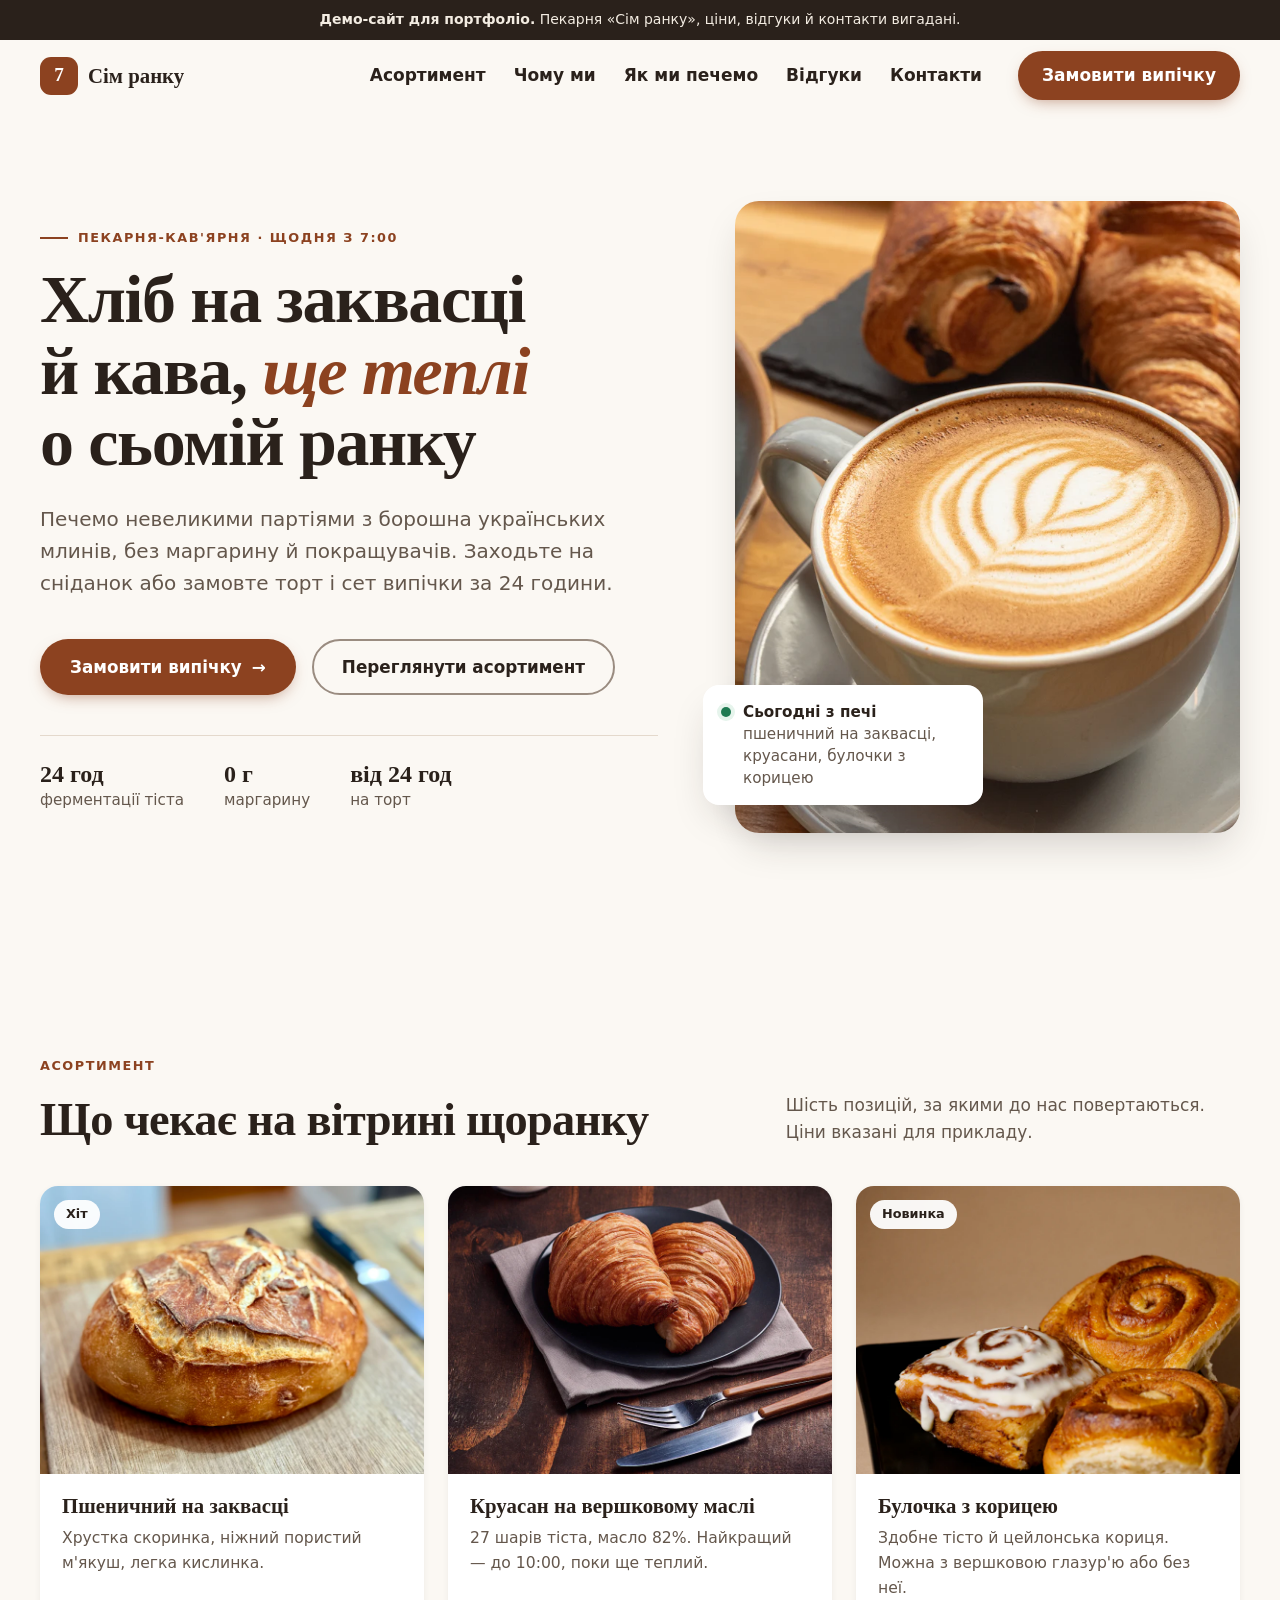
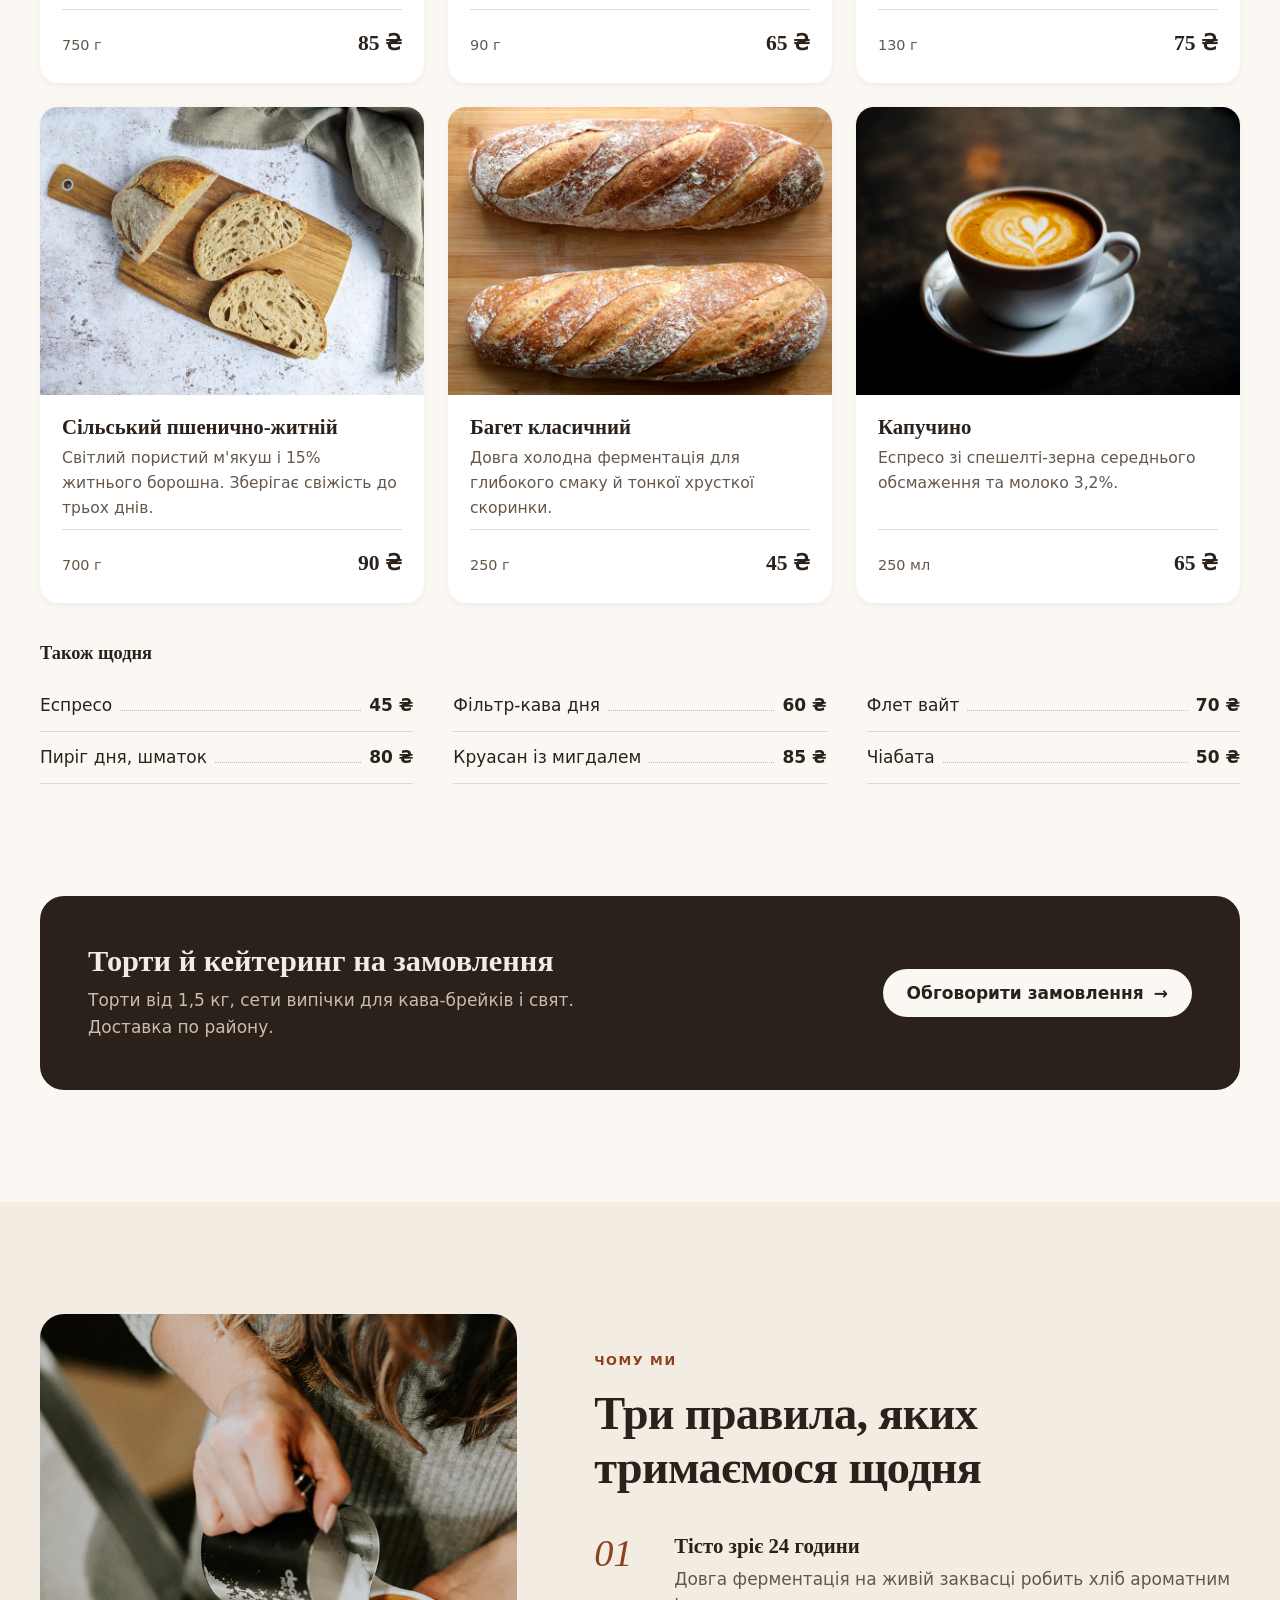
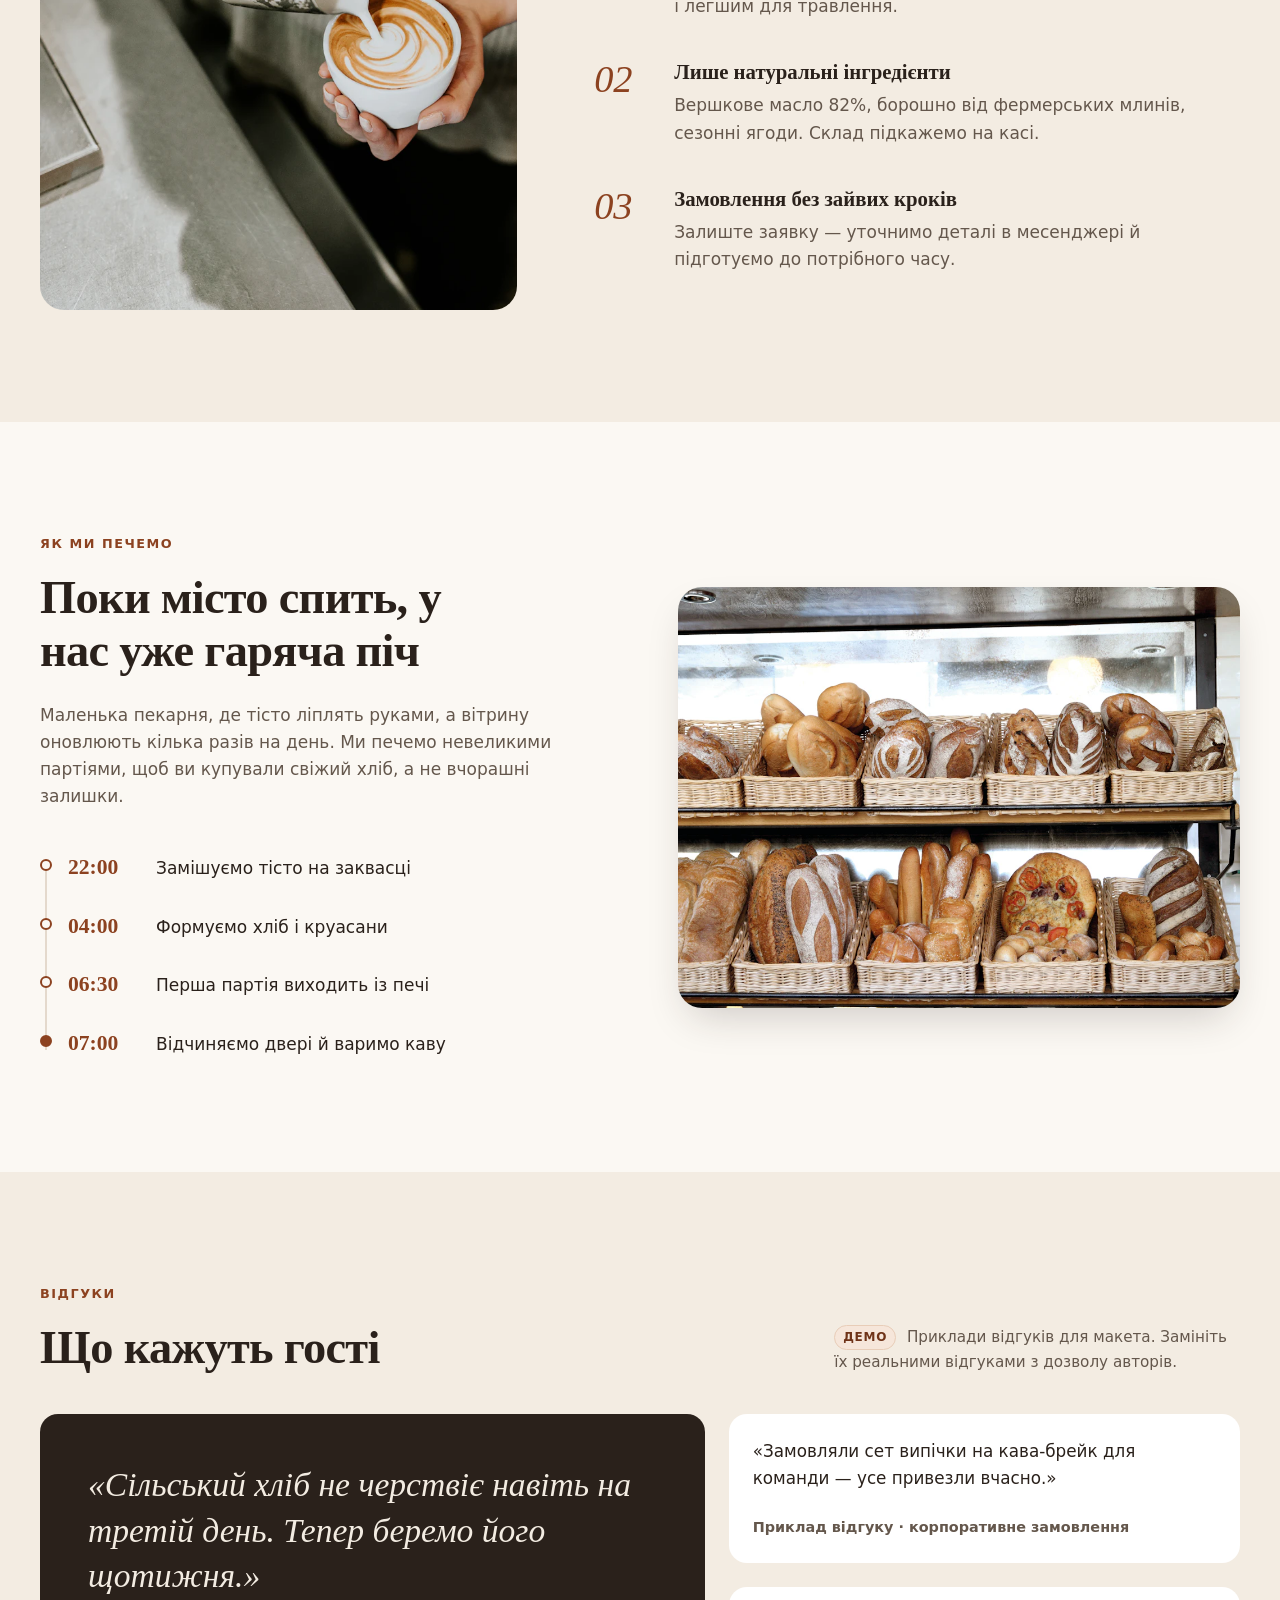
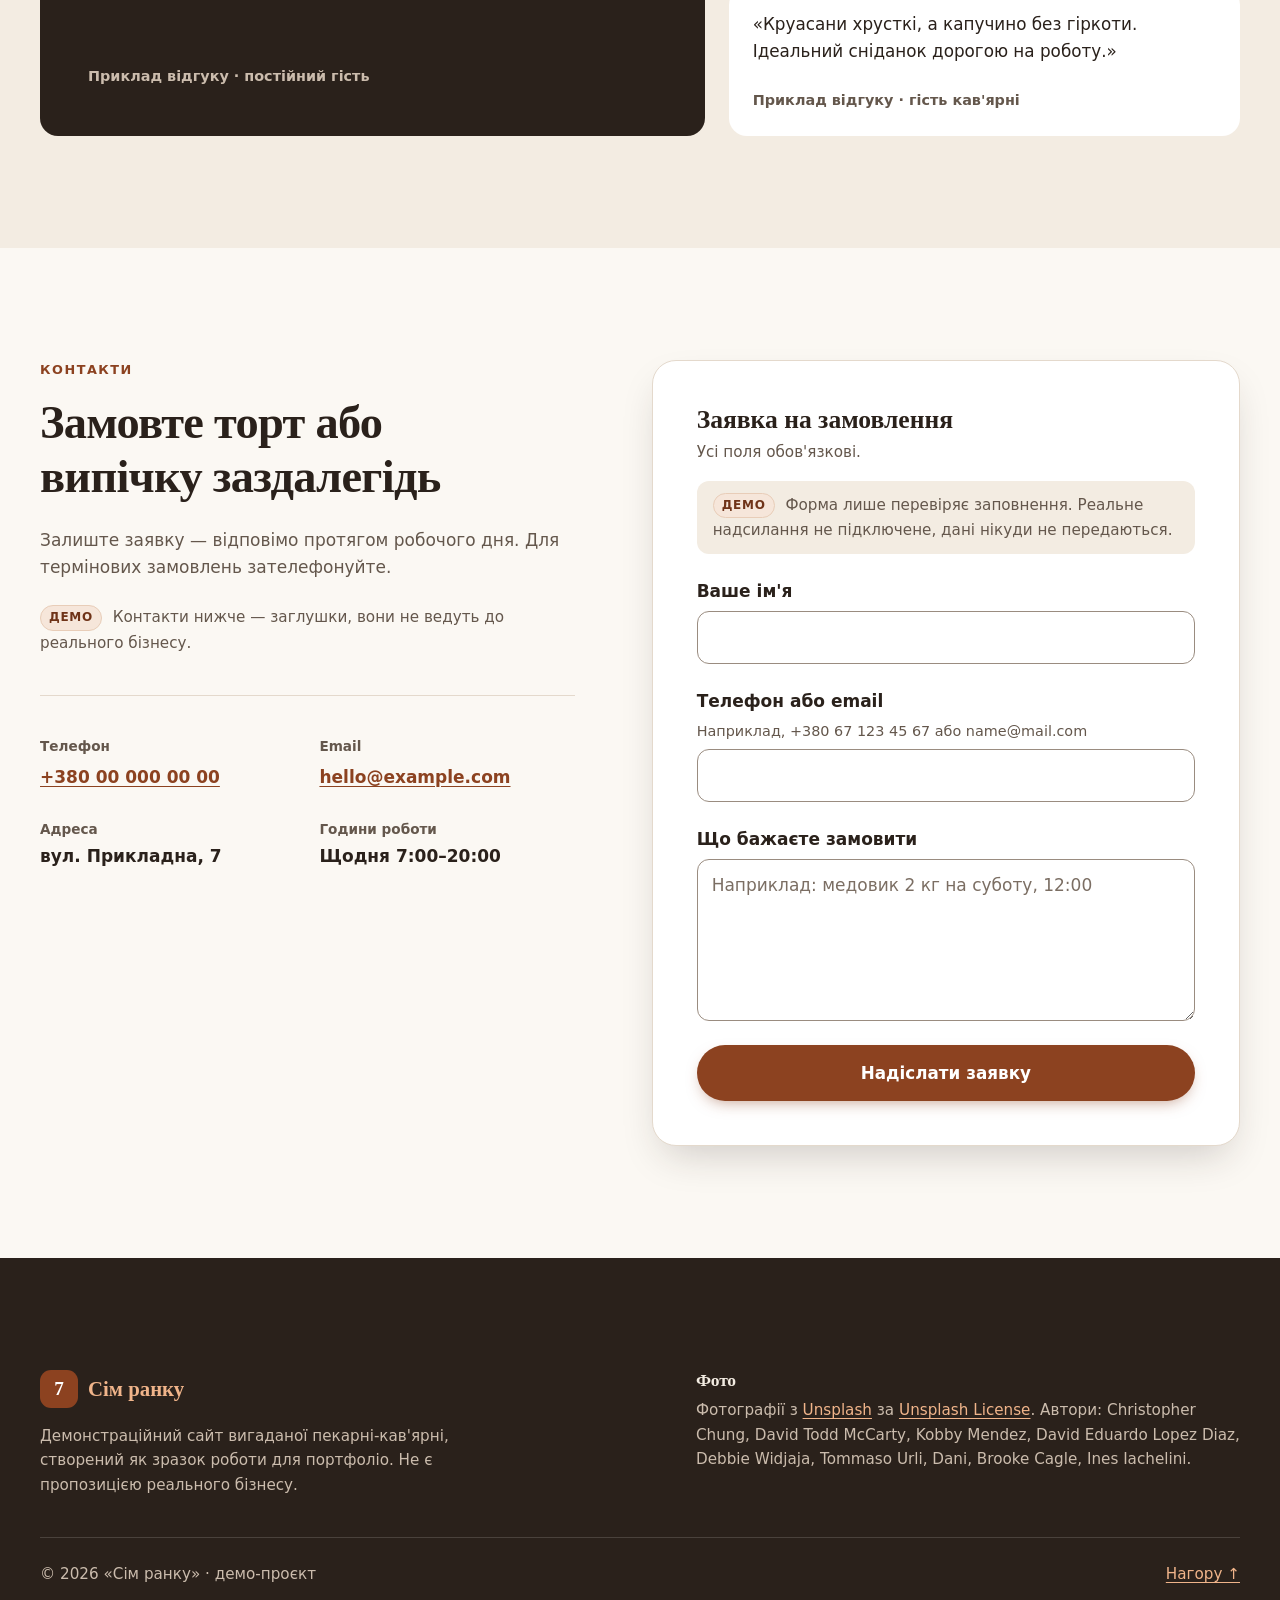
==== index.html @ 597cc56c "Add Sim Ranku bakery-cafe demo site Responsive one-page portfolio demo for a fictional bakery-cafe: " ====
<!DOCTYPE html>
<html lang="uk">
  <head>
    <meta charset="UTF-8" />
    <meta name="viewport" content="width=device-width, initial-scale=1.0" />
    <title>«Сім ранку» — пекарня-кав'ярня (демо-сайт)</title>
    <meta
      name="description"
      content="Демонстраційний сайт вигаданої пекарні-кав'ярні «Сім ранку»: хліб на заквасці, випічка, кава та замовлення тортів. Зразок роботи для портфоліо."
    />
    <!-- Демо-сайт вигаданого бізнесу: не індексуємо, щоб не вводити в оману пошукові системи -->
    <meta name="robots" content="noindex" />
    <meta name="theme-color" content="#fbf8f3" />
    <meta property="og:type" content="website" />
    <meta property="og:locale" content="uk_UA" />
    <meta property="og:title" content="«Сім ранку» — пекарня-кав'ярня (демо-сайт)" />
    <meta
      property="og:description"
      content="Зразок односторінкового сайту для пекарні-кав'ярні: асортимент, переваги та форма замовлення."
    />
    <!-- Після публікації замініть на абсолютну адресу (https://домен/images/og-cover.jpg): соцмережі не читають відносні шляхи -->
    <meta property="og:image" content="images/og-cover.jpg" />
    <meta property="og:image:type" content="image/jpeg" />
    <meta property="og:image:width" content="1200" />
    <meta property="og:image:height" content="630" />
    <meta property="og:image:alt" content="Капучино з латте-артом і круасани на дерев'яному столі" />
    <meta name="twitter:card" content="summary_large_image" />
    <link
      rel="icon"
      href="data:image/svg+xml,%3Csvg xmlns='http://www.w3.org/2000/svg' viewBox='0 0 32 32'%3E%3Crect width='32' height='32' rx='8' fill='%238c4220'/%3E%3Ctext x='16' y='22' font-family='Georgia' font-size='18' font-weight='700' fill='white' text-anchor='middle'%3E7%3C/text%3E%3C/svg%3E"
    />
    <link
      rel="preload"
      as="image"
      href="images/hero-coffee-croissants-1280.webp"
      imagesrcset="images/hero-coffee-croissants-720.webp 720w, images/hero-coffee-croissants-1280.webp 1280w"
      imagesizes="(min-width: 1024px) min(40vw, 504px), calc(100vw - 40px)"
    />
    <link rel="stylesheet" href="style.css" />
    <script>
      // Анімація появи вмикається, лише якщо script.js справді запустився.
      // Якщо він не завантажився або впав, через 2 с увесь вміст показується без анімації.
      document.documentElement.classList.add("js");
      window.setTimeout(function () {
        if (!document.documentElement.hasAttribute("data-ready")) {
          document.documentElement.classList.remove("js");
        }
      }, 2000);
    </script>
  </head>
  <body>
    <a class="skip-link" href="#main">Перейти до основного вмісту</a>

    <p class="demo-bar">
      <strong>Демо-сайт для портфоліо.</strong>
      Пекарня «Сім ранку», ціни, відгуки й контакти вигадані.
    </p>

    <header class="site-header">
      <div class="container site-header__inner">
        <a class="logo" href="#top" aria-label="Сім ранку — на початок сторінки">
          <span class="logo__mark" aria-hidden="true">7</span>
          <span class="logo__text">Сім ранку</span>
        </a>

        <button
          class="menu-toggle"
          type="button"
          aria-expanded="false"
          aria-controls="site-nav"
        >
          <span class="menu-toggle__icon" aria-hidden="true"></span>
          <span class="menu-toggle__label">Меню</span>
        </button>

        <nav id="site-nav" class="site-nav" aria-label="Основна навігація">
          <ul class="site-nav__list">
            <li><a href="#menu">Асортимент</a></li>
            <li><a href="#why">Чому ми</a></li>
            <li><a href="#about">Як ми печемо</a></li>
            <li><a href="#reviews">Відгуки</a></li>
            <li><a href="#contacts">Контакти</a></li>
          </ul>
          <a class="button button--primary site-nav__cta" href="#order">Замовити випічку</a>
          <p class="site-nav__meta">Щодня 7:00–20:00 · вул. Прикладна, 7</p>
        </nav>
      </div>
    </header>

    <main id="main" tabindex="-1">
      <section id="top" class="hero" aria-labelledby="hero-title">
        <div class="container hero__inner">
          <div class="hero__content">
            <p class="eyebrow hero__eyebrow" data-intro>Пекарня-кав'ярня · щодня з 7:00</p>
            <h1 id="hero-title" data-intro style="--delay: 80ms">
              Хліб на заквасці й&nbsp;кава, <em>ще теплі</em> о&nbsp;сьомій ранку
            </h1>
            <p class="hero__lead" data-intro style="--delay: 160ms">
              Печемо невеликими партіями з борошна українських млинів, без маргарину й
              покращувачів. Заходьте на сніданок або замовте торт і сет випічки за 24 години.
            </p>
            <div class="hero__actions" data-intro style="--delay: 240ms">
              <a class="button button--primary button--large" href="#order">
                Замовити випічку
                <span class="button__arrow" aria-hidden="true">→</span>
              </a>
              <a class="button button--ghost button--large" href="#menu">Переглянути асортимент</a>
            </div>
            <ul class="hero__points" data-intro style="--delay: 320ms">
              <li><strong>24 год</strong> ферментації тіста</li>
              <li><strong>0 г</strong> маргарину</li>
              <li><strong>від 24 год</strong> на торт</li>
            </ul>
          </div>

          <div class="hero__media" data-intro="fade" style="--delay: 120ms">
            <img
              class="hero__image"
              src="images/hero-coffee-croissants-1280.webp"
              srcset="images/hero-coffee-croissants-720.webp 720w, images/hero-coffee-croissants-1280.webp 1280w"
              sizes="(min-width: 1024px) min(40vw, 504px), calc(100vw - 40px)"
              width="1280"
              height="1530"
              alt="Капучино з латте-артом поруч із круасанами та шоколадною випічкою"
              fetchpriority="high"
            />
            <div class="hero__badge">
              <span class="hero__badge-dot" aria-hidden="true"></span>
              <span>
                <strong>Сьогодні з печі</strong>
                пшеничний на заквасці, круасани, булочки з корицею
              </span>
            </div>
          </div>
        </div>
      </section>

      <section id="menu" class="section" aria-labelledby="menu-title">
        <div class="container">
          <div class="section__header section__header--split">
            <div>
              <p class="eyebrow">Асортимент</p>
              <h2 id="menu-title">Що чекає на вітрині щоранку</h2>
            </div>
            <p class="section__lead">
              Шість позицій, за якими до нас повертаються. Ціни вказані для прикладу.
            </p>
          </div>

          <ul class="products">
            <li class="product" data-reveal>
              <div class="product__media">
                <img src="images/sourdough-loaf.webp" width="800" height="600" loading="lazy" decoding="async" alt="Круглий хліб на заквасці з хрусткою скоринкою на дерев'яній дошці" />
                <span class="product__tag">Хіт</span>
              </div>
              <div class="product__body">
                <h3>Пшеничний на заквасці</h3>
                <p>Хрустка скоринка, ніжний пористий м'якуш, легка кислинка.</p>
                <p class="product__meta"><span>750 г</span><span class="price">85 ₴</span></p>
              </div>
            </li>
            <li class="product" data-reveal style="--delay: 80ms">
              <div class="product__media">
                <img src="images/croissants.webp" width="800" height="600" loading="lazy" decoding="async" alt="Два шаруватих круасани на темній тарілці" />
              </div>
              <div class="product__body">
                <h3>Круасан на вершковому маслі</h3>
                <p>27 шарів тіста, масло 82%. Найкращий — до 10:00, поки ще теплий.</p>
                <p class="product__meta"><span>90 г</span><span class="price">65 ₴</span></p>
              </div>
            </li>
            <li class="product" data-reveal style="--delay: 160ms">
              <div class="product__media">
                <img src="images/cinnamon-rolls.webp" width="800" height="600" loading="lazy" decoding="async" alt="Три булочки з корицею, одна з них під вершковою глазур'ю" />
                <span class="product__tag">Новинка</span>
              </div>
              <div class="product__body">
                <h3>Булочка з корицею</h3>
                <p>Здобне тісто й цейлонська кориця. Можна з вершковою глазур'ю або без неї.</p>
                <p class="product__meta"><span>130 г</span><span class="price">75 ₴</span></p>
              </div>
            </li>
            <li class="product" data-reveal>
              <div class="product__media">
                <img src="images/rye-bread-sliced.webp" width="800" height="600" loading="lazy" decoding="async" alt="Нарізаний сільський хліб зі світлим пористим м'якушем на дерев'яній дошці" />
              </div>
              <div class="product__body">
                <h3>Сільський пшенично-житній</h3>
                <p>Світлий пористий м'якуш і 15% житнього борошна. Зберігає свіжість до трьох днів.</p>
                <p class="product__meta"><span>700 г</span><span class="price">90 ₴</span></p>
              </div>
            </li>
            <li class="product" data-reveal style="--delay: 80ms">
              <div class="product__media">
                <img src="images/baguettes.webp" width="800" height="600" loading="lazy" decoding="async" alt="Два рум'яних багети з надрізами, присипані борошном, на дерев'яній дошці" />
              </div>
              <div class="product__body">
                <h3>Багет класичний</h3>
                <p>Довга холодна ферментація для глибокого смаку й тонкої хрусткої скоринки.</p>
                <p class="product__meta"><span>250 г</span><span class="price">45 ₴</span></p>
              </div>
            </li>
            <li class="product" data-reveal style="--delay: 160ms">
              <div class="product__media">
                <img src="images/cappuccino.webp" width="800" height="600" loading="lazy" decoding="async" alt="Капучино з латте-артом у білій чашці на темному столі" />
              </div>
              <div class="product__body">
                <h3>Капучино</h3>
                <p>Еспресо зі спешелті-зерна середнього обсмаження та молоко 3,2%.</p>
                <p class="product__meta"><span>250 мл</span><span class="price">65 ₴</span></p>
              </div>
            </li>
          </ul>

          <div class="menu-extra" data-reveal>
            <h3>Також щодня</h3>
            <ul class="menu-extra__list">
              <li><span>Еспресо</span><span class="price">45 ₴</span></li>
              <li><span>Фільтр-кава дня</span><span class="price">60 ₴</span></li>
              <li><span>Флет вайт</span><span class="price">70 ₴</span></li>
              <li><span>Пиріг дня, шматок</span><span class="price">80 ₴</span></li>
              <li><span>Круасан із мигдалем</span><span class="price">85 ₴</span></li>
              <li><span>Чіабата</span><span class="price">50 ₴</span></li>
            </ul>
          </div>

          <div class="order-strip" data-reveal>
            <div>
              <h3>Торти й кейтеринг на замовлення</h3>
              <p>Торти від 1,5 кг, сети випічки для кава-брейків і свят. Доставка по району.</p>
            </div>
            <a class="button button--light" href="#order">
              Обговорити замовлення
              <span class="button__arrow" aria-hidden="true">→</span>
            </a>
          </div>
        </div>
      </section>

      <section id="why" class="section section--alt" aria-labelledby="why-title">
        <div class="container why">
          <figure class="why__media" data-reveal="fade">
            <img src="images/barista-latte-art.webp" width="700" height="875" loading="lazy" decoding="async" alt="Бариста наливає молоко в чашку, малюючи латте-арт" />
          </figure>
          <div>
            <div class="section__header">
              <p class="eyebrow">Чому ми</p>
              <h2 id="why-title">Три правила, яких тримаємося щодня</h2>
            </div>
            <ol class="benefits">
              <li class="benefit" data-reveal>
                <h3>Тісто зріє 24 години</h3>
                <p>Довга ферментація на живій заквасці робить хліб ароматним і легшим для травлення.</p>
              </li>
              <li class="benefit" data-reveal style="--delay: 80ms">
                <h3>Лише натуральні інгредієнти</h3>
                <p>Вершкове масло 82%, борошно від фермерських млинів, сезонні ягоди. Склад підкажемо на касі.</p>
              </li>
              <li class="benefit" data-reveal style="--delay: 160ms">
                <h3>Замовлення без зайвих кроків</h3>
                <p>Залиште заявку — уточнимо деталі в месенджері й підготуємо до потрібного часу.</p>
              </li>
            </ol>
          </div>
        </div>
      </section>

      <section id="about" class="section" aria-labelledby="about-title">
        <div class="container about">
          <div class="about__text">
            <p class="eyebrow">Як ми печемо</p>
            <h2 id="about-title">Поки місто спить, у нас уже гаряча піч</h2>
            <p>
              Маленька пекарня, де тісто ліплять руками, а вітрину оновлюють кілька разів на
              день. Ми печемо невеликими партіями, щоб ви купували свіжий хліб, а не вчорашні
              залишки.
            </p>
            <ol class="timeline">
              <li><time>22:00</time><span>Замішуємо тісто на заквасці</span></li>
              <li><time>04:00</time><span>Формуємо хліб і круасани</span></li>
              <li><time>06:30</time><span>Перша партія виходить із печі</span></li>
              <li><time>07:00</time><span>Відчиняємо двері й варимо каву</span></li>
            </ol>
          </div>
          <figure class="about__media" data-reveal="fade">
            <img src="images/bakery-shelves.webp" width="1000" height="750" loading="lazy" decoding="async" alt="Полиці з плетеними кошиками, повними свіжого хліба й булочок" />
          </figure>
        </div>
      </section>

      <section id="reviews" class="section section--alt" aria-labelledby="reviews-title">
        <div class="container">
          <div class="section__header section__header--split">
            <div>
              <p class="eyebrow">Відгуки</p>
              <h2 id="reviews-title">Що кажуть гості</h2>
            </div>
            <p class="section__lead demo-note">
              <span class="demo-label">Демо</span>
              Приклади відгуків для макета. Замініть їх реальними відгуками з дозволу авторів.
            </p>
          </div>

          <div class="reviews">
            <figure class="review review--featured" data-reveal>
              <blockquote>
                <p>«Сільський хліб не черствіє навіть на третій день. Тепер беремо його щотижня.»</p>
              </blockquote>
              <figcaption>Приклад відгуку · постійний гість</figcaption>
            </figure>
            <figure class="review" data-reveal style="--delay: 80ms">
              <blockquote>
                <p>«Замовляли сет випічки на кава-брейк для команди — усе привезли вчасно.»</p>
              </blockquote>
              <figcaption>Приклад відгуку · корпоративне замовлення</figcaption>
            </figure>
            <figure class="review" data-reveal style="--delay: 160ms">
              <blockquote>
                <p>«Круасани хрусткі, а капучино без гіркоти. Ідеальний сніданок дорогою на роботу.»</p>
              </blockquote>
              <figcaption>Приклад відгуку · гість кав'ярні</figcaption>
            </figure>
          </div>
        </div>
      </section>

      <section id="contacts" class="section" aria-labelledby="contacts-title">
        <div class="container contact">
          <div class="contact__details">
            <p class="eyebrow">Контакти</p>
            <h2 id="contacts-title">Замовте торт або випічку заздалегідь</h2>
            <p>
              Залиште заявку — відповімо протягом робочого дня. Для термінових замовлень
              зателефонуйте.
            </p>
            <p class="demo-note">
              <span class="demo-label">Демо</span>
              Контакти нижче — заглушки, вони не ведуть до реального бізнесу.
            </p>
            <dl class="contact-list">
              <div>
                <dt>Телефон</dt>
                <dd><a href="tel:+380000000000">+380 00 000 00 00</a></dd>
              </div>
              <div>
                <dt>Email</dt>
                <dd><a href="mailto:hello@example.com">hello@example.com</a></dd>
              </div>
              <div>
                <dt>Адреса</dt>
                <dd>вул. Прикладна, 7</dd>
              </div>
              <div>
                <dt>Години роботи</dt>
                <dd>Щодня 7:00–20:00</dd>
              </div>
            </dl>
          </div>

          <div id="order" class="form-panel" tabindex="-1" data-reveal>
            <h3 id="form-title">Заявка на замовлення</h3>
            <p class="form-panel__hint">Усі поля обов'язкові.</p>
            <p class="demo-note form-panel__demo">
              <span class="demo-label">Демо</span>
              Форма лише перевіряє заповнення. Реальне надсилання не підключене, дані нікуди не передаються.
            </p>

            <!--
              data-endpoint: URL серверного обробника форми (POST, JSON).
              Поки він порожній, форма працює в демо-режимі й нічого не надсилає.
              Поля вимкнені в HTML і вмикаються з script.js, тому без JavaScript
              форму неможливо відправити (і дані не потраплять в адресу сторінки).
            -->
            <form
              id="contact-form"
              class="contact-form"
              aria-labelledby="form-title"
              method="post"
              action="#order"
              data-endpoint=""
              novalidate
            >
              <noscript>
                <p class="form-status form-status--info">
                  Це демонстраційний сайт: реальні заявки тут не надсилаються. Без JavaScript форма вимкнена, а з ним лише перевіряє заповнення полів.
                </p>
              </noscript>
              <fieldset class="contact-form__fields" disabled>
                <legend class="sr-only">Дані заявки</legend>
              <div class="field">
                <label for="name">Ваше ім'я</label>
                <input
                  id="name"
                  name="name"
                  type="text"
                  autocomplete="name"
                  maxlength="60"
                  required
                  aria-describedby="name-error"
                />
                <p id="name-error" class="field__error" hidden></p>
              </div>

              <div class="field">
                <label for="contact">Телефон або email</label>
                <p id="contact-hint" class="field__hint">
                  Наприклад, +380 67 123 45 67 або name@mail.com
                </p>
                <input
                  id="contact"
                  name="contact"
                  type="text"
                  autocomplete="email"
                  maxlength="100"
                  required
                  aria-describedby="contact-hint contact-error"
                />
                <p id="contact-error" class="field__error" hidden></p>
              </div>

              <div class="field">
                <label for="message">Що бажаєте замовити</label>
                <textarea
                  id="message"
                  name="message"
                  rows="5"
                  maxlength="1000"
                  placeholder="Наприклад: медовик 2 кг на суботу, 12:00"
                  required
                  aria-describedby="message-error"
                ></textarea>
                <p id="message-error" class="field__error" hidden></p>
              </div>

              <button class="button button--primary button--large button--block" type="submit">
                <span class="spinner" aria-hidden="true"></span>
                <span class="button__label">Надіслати заявку</span>
              </button>

              </fieldset>

              <div id="form-status" class="form-status" role="status" aria-live="polite" hidden></div>
            </form>
          </div>
        </div>
      </section>
    </main>

    <footer class="site-footer">
      <div class="container site-footer__inner">
        <div class="site-footer__brand">
          <a class="logo logo--footer" href="#top" aria-label="Сім ранку — на початок сторінки">
            <span class="logo__mark" aria-hidden="true">7</span>
            <span class="logo__text">Сім ранку</span>
          </a>
          <p>
            Демонстраційний сайт вигаданої пекарні-кав'ярні, створений як зразок роботи для
            портфоліо. Не є пропозицією реального бізнесу.
          </p>
        </div>
        <div class="site-footer__credits">
          <h2>Фото</h2>
          <p>
            Фотографії з
            <a href="https://unsplash.com" target="_blank" rel="noopener noreferrer">Unsplash<span class="sr-only"> (у новій вкладці)</span></a>
            за
            <a href="https://unsplash.com/license" target="_blank" rel="noopener noreferrer">Unsplash License<span class="sr-only"> (у новій вкладці)</span></a>.
            Автори: Christopher Chung, David Todd McCarty, Kobby Mendez, David Eduardo Lopez Diaz,
            Debbie Widjaja, Tommaso Urli, Dani, Brooke Cagle, Ines Iachelini.
          </p>
        </div>
      </div>
      <div class="container site-footer__bottom">
        <p>© <span id="year">2026</span> «Сім ранку» · демо-проєкт</p>
        <a href="#top">Нагору ↑</a>
      </div>
    </footer>

    <script src="script.js" defer></script>
  </body>
</html>
---- style.css ----
/* Фірмові кольори та шрифти задаються лише тут */
:root {
  color-scheme: light;
  --bg: #fbf8f3;
  --bg-alt: #f3ece2;
  --surface: #ffffff;
  --dark: #2a211b;
  --text: #2a211b;
  --muted: #64574c;
  --on-dark: #f3ece2;
  --on-dark-muted: #cbbcad;
  --primary: #8c4220;
  --primary-dark: #6f3318;
  --primary-soft: #f6e6da;
  --accent-on-dark: #f0b48a;
  --border: #e4d9cc;
  --success: #1f7a52;
  --success-bg: #e6f4ec;
  --danger: #b3261e;
  --danger-bg: #fbeae8;
  --focus: #1f5fbf;
  --focus-on-dark: #f0b48a;
  --radius: 12px;
  --radius-lg: 24px;
  --header-height: 72px;
  --gutter: clamp(20px, 5vw, 40px);
  --space-xs: 8px;
  --space-s: 16px;
  --space-m: 24px;
  --space-l: 40px;
  --space-xl: clamp(64px, 9vw, 112px);
  --shadow-s: 0 2px 6px rgba(42, 33, 27, 0.06);
  --shadow-m: 0 18px 40px -12px rgba(42, 33, 27, 0.22);
  --ease-out: cubic-bezier(0.2, 0.7, 0.2, 1);
  --font-sans: Inter, ui-sans-serif, system-ui, -apple-system, BlinkMacSystemFont, "Segoe UI", Roboto, sans-serif;
  --font-serif: "PT Serif", Georgia, "Times New Roman", serif;
  font-family: var(--font-sans);
  line-height: 1.6;
}

*,
*::before,
*::after {
  box-sizing: border-box;
}

html {
  scroll-padding-top: calc(var(--header-height) + var(--space-s));
  -webkit-text-size-adjust: 100%;
}

@media (prefers-reduced-motion: no-preference) {
  html {
    scroll-behavior: smooth;
  }
}

html.menu-open {
  overflow: hidden;
}

body {
  min-width: 320px;
  margin: 0;
  color: var(--text);
  background: var(--bg);
  font-size: 1.0625rem;
}

img {
  display: block;
  max-width: 100%;
  height: auto;
}

h1,
h2,
h3 {
  margin: 0;
  font-family: var(--font-serif);
  font-weight: 700;
  line-height: 1.15;
  overflow-wrap: break-word;
  text-wrap: balance;
}

h1 {
  font-size: clamp(2.4rem, 5.6vw, 4.25rem);
  letter-spacing: -0.02em;
  line-height: 1.05;
}

h2 {
  font-size: clamp(1.9rem, 3.8vw, 2.9rem);
  letter-spacing: -0.015em;
}

h3 {
  font-size: 1.3rem;
}

p {
  margin: 0;
}

a {
  color: var(--primary);
  text-underline-offset: 3px;
}

a:hover {
  color: var(--primary-dark);
}

button,
input,
textarea {
  font: inherit;
  color: inherit;
}

figure {
  margin: 0;
}

:focus-visible {
  outline: 3px solid var(--focus);
  outline-offset: 3px;
}

/* На темному фоні синя рамка майже не видна (2,4:1), тому використовуємо світлу (8:1) */
.order-strip,
.review--featured,
.site-footer {
  --focus: var(--focus-on-dark);
}

main:focus,
.form-panel:focus {
  outline: none;
}

.sr-only {
  position: absolute;
  width: 1px;
  height: 1px;
  padding: 0;
  margin: -1px;
  overflow: hidden;
  clip: rect(0, 0, 0, 0);
  white-space: nowrap;
  border: 0;
}

.skip-link {
  position: absolute;
  top: var(--space-xs);
  left: var(--space-xs);
  z-index: 100;
  padding: var(--space-xs) var(--space-s);
  color: #fff;
  background: var(--dark);
  border-radius: var(--radius);
  transform: translateY(-200%);
}

.skip-link:focus {
  color: #fff;
  transform: none;
}

.container {
  width: min(100% - 2 * var(--gutter), 1200px);
  margin-inline: auto;
}

.eyebrow {
  margin-bottom: var(--space-s);
  color: var(--primary);
  font-size: 0.8rem;
  font-weight: 700;
  letter-spacing: 0.12em;
  text-transform: uppercase;
}

/* Демо-позначки */
.demo-bar {
  padding: 10px var(--gutter);
  color: var(--on-dark);
  background: var(--dark);
  font-size: 0.875rem;
  line-height: 1.4;
  text-align: center;
}

.demo-label {
  display: inline-block;
  margin-right: 6px;
  padding: 2px 8px;
  color: var(--primary-dark);
  background: var(--primary-soft);
  border: 1px solid #e8cdb8;
  border-radius: 999px;
  font-size: 0.75rem;
  font-weight: 700;
  letter-spacing: 0.06em;
  text-transform: uppercase;
  vertical-align: 1px;
}

.demo-note {
  color: var(--muted);
  font-size: 0.95rem;
}

/* Кнопки */
.button {
  display: inline-flex;
  align-items: center;
  justify-content: center;
  gap: 10px;
  min-height: 48px;
  padding: 12px 22px;
  font-weight: 700;
  line-height: 1.2;
  text-align: center;
  text-decoration: none;
  border: 2px solid transparent;
  border-radius: 999px;
  cursor: pointer;
  transition:
    background-color 0.2s ease,
    border-color 0.2s ease,
    color 0.2s ease,
    box-shadow 0.2s ease,
    transform 0.2s var(--ease-out);
}

.button__arrow {
  display: inline-block;
  transition: transform 0.2s var(--ease-out);
}

.button:hover .button__arrow {
  transform: translateX(4px);
}

.button--primary {
  color: #fff;
  background: var(--primary);
  box-shadow: 0 6px 16px -6px rgba(140, 66, 32, 0.55);
}

.button--primary:hover {
  color: #fff;
  background: var(--primary-dark);
  box-shadow: 0 10px 22px -8px rgba(140, 66, 32, 0.6);
  transform: translateY(-1px);
}

.button--ghost {
  color: var(--text);
  background: transparent;
  border-color: #9a8c80;
}

.button--ghost:hover {
  color: var(--primary-dark);
  background: var(--surface);
  border-color: var(--primary);
}

.button--light {
  color: var(--dark);
  background: var(--bg);
}

.button--light:hover {
  color: var(--dark);
  background: #fff;
  transform: translateY(-1px);
}

.button:active {
  transform: translateY(1px);
  box-shadow: none;
}

.button:disabled,
.button[aria-disabled="true"] {
  cursor: not-allowed;
  opacity: 0.65;
  transform: none;
  box-shadow: none;
}

.button--large {
  min-height: 56px;
  padding: 14px 28px;
  font-size: 1.05rem;
}

.button--block {
  width: 100%;
}

.spinner {
  display: none;
  width: 18px;
  height: 18px;
  border: 2px solid rgba(255, 255, 255, 0.45);
  border-top-color: #fff;
  border-radius: 50%;
  animation: spin 0.8s linear infinite;
}

.is-loading .spinner {
  display: inline-block;
}

@keyframes spin {
  to {
    transform: rotate(360deg);
  }
}

/* Шапка */
.site-header {
  position: sticky;
  top: 0;
  z-index: 50;
  background: var(--bg);
  border-bottom: 1px solid transparent;
  transition:
    box-shadow 0.25s ease,
    border-color 0.25s ease;
}

.site-header.is-scrolled {
  border-color: var(--border);
  box-shadow: 0 8px 24px -16px rgba(42, 33, 27, 0.35);
}

.site-header__inner {
  display: flex;
  align-items: center;
  justify-content: space-between;
  gap: var(--space-m);
  min-height: var(--header-height);
}

.logo {
  display: inline-flex;
  align-items: center;
  gap: 10px;
  color: var(--text);
  font-family: var(--font-serif);
  font-size: 1.3rem;
  font-weight: 700;
  text-decoration: none;
}

.logo:hover {
  color: var(--text);
}

.logo__mark {
  display: grid;
  width: 38px;
  height: 38px;
  color: #fff;
  background: var(--primary);
  border-radius: 11px;
  font-size: 1.2rem;
  place-items: center;
  transition: transform 0.3s var(--ease-out);
}

.logo:hover .logo__mark {
  transform: rotate(-8deg);
}

.menu-toggle {
  display: none;
}

.site-nav {
  display: flex;
  align-items: center;
  gap: var(--space-m);
}

.site-nav__list {
  display: flex;
  gap: 4px;
  margin: 0;
  padding: 0;
  list-style: none;
}

.site-nav__list a {
  position: relative;
  display: block;
  padding: 10px 12px;
  color: var(--text);
  font-weight: 600;
  text-decoration: none;
}

.site-nav__list a::after {
  position: absolute;
  right: 12px;
  bottom: 6px;
  left: 12px;
  height: 2px;
  background: var(--primary);
  border-radius: 2px;
  content: "";
  transform: scaleX(0);
  transform-origin: left;
  transition: transform 0.25s var(--ease-out);
}

.site-nav__list a:hover {
  color: var(--primary-dark);
}

.site-nav__list a:hover::after {
  transform: scaleX(1);
}

.site-nav__meta {
  display: none;
}

@media (max-width: 1023px) {
  .js .menu-toggle {
    position: relative;
    z-index: 2;
    display: inline-flex;
    align-items: center;
    gap: 10px;
    min-height: 48px;
    padding: 8px 16px;
    font-weight: 700;
    background: var(--surface);
    border: 1.5px solid var(--border);
    border-radius: 999px;
    cursor: pointer;
    transition: border-color 0.2s ease;
  }

  .js .menu-toggle:hover {
    border-color: var(--primary);
  }

  .js .menu-toggle__icon,
  .js .menu-toggle__icon::before,
  .js .menu-toggle__icon::after {
    display: block;
    width: 18px;
    height: 2px;
    background: currentColor;
    border-radius: 2px;
    transition:
      transform 0.25s var(--ease-out),
      background-color 0.2s ease,
      top 0.25s var(--ease-out);
  }

  .js .menu-toggle__icon {
    position: relative;
  }

  .js .menu-toggle__icon::before,
  .js .menu-toggle__icon::after {
    position: absolute;
    left: 0;
    content: "";
  }

  .js .menu-toggle__icon::before {
    top: -6px;
  }

  .js .menu-toggle__icon::after {
    top: 6px;
  }

  .js .menu-toggle[aria-expanded="true"] .menu-toggle__icon {
    background: transparent;
  }

  .js .menu-toggle[aria-expanded="true"] .menu-toggle__icon::before {
    top: 0;
    transform: rotate(45deg);
  }

  .js .menu-toggle[aria-expanded="true"] .menu-toggle__icon::after {
    top: 0;
    transform: rotate(-45deg);
  }

  .js .site-nav {
    position: absolute;
    top: 100%;
    right: 0;
    left: 0;
    flex-direction: column;
    align-items: stretch;
    gap: var(--space-m);
    height: var(--nav-height, calc(100vh - var(--header-height)));
    padding: var(--space-s) var(--gutter) var(--space-l);
    overflow-y: auto;
    overscroll-behavior: contain;
    background: var(--bg);
    border-top: 1px solid var(--border);
    visibility: hidden;
    opacity: 0;
    transform: translateY(-8px);
    transition:
      opacity 0.25s ease,
      transform 0.25s var(--ease-out),
      visibility 0s linear 0.25s;
  }

  .js .site-nav.is-open {
    visibility: visible;
    opacity: 1;
    transform: none;
    transition:
      opacity 0.25s ease,
      transform 0.25s var(--ease-out),
      visibility 0s;
  }

  .js .site-nav__list {
    flex-direction: column;
    gap: 0;
  }

  .js .site-nav__list a {
    padding: 16px 4px;
    font-family: var(--font-serif);
    font-size: 1.5rem;
    border-bottom: 1px solid var(--border);
  }

  .js .site-nav__list a::after {
    display: none;
  }

  .js .site-nav__cta {
    min-height: 56px;
    font-size: 1.05rem;
  }

  .js .site-nav__meta {
    display: block;
    color: var(--muted);
    font-size: 0.95rem;
    text-align: center;
  }
}

/* Без JavaScript мобільне меню не відкрити, тому показуємо посилання звичайним рядком */
@media (max-width: 1023px) {
  html:not(.js) .site-header {
    position: static;
  }

  html:not(.js) .site-header__inner {
    flex-wrap: wrap;
    padding-block: var(--space-s);
  }

  html:not(.js) .site-nav {
    flex-wrap: wrap;
    width: 100%;
    gap: var(--space-s);
  }

  html:not(.js) .site-nav__list {
    flex-wrap: wrap;
    margin-inline: -12px;
  }
}

/* Hero */
.hero {
  padding-block: clamp(40px, 7vw, 88px) clamp(64px, 9vw, 112px);
  overflow: hidden;
}

.hero__inner {
  display: grid;
  grid-template-columns: minmax(0, 1.1fr) minmax(0, 0.9fr);
  align-items: center;
  gap: var(--space-l) clamp(40px, 6vw, 96px);
}

.hero__eyebrow {
  display: inline-flex;
  align-items: center;
  gap: 10px;
}

.hero__eyebrow::before {
  width: 28px;
  height: 2px;
  background: currentColor;
  content: "";
}

.hero__content h1 em {
  color: var(--primary);
  font-style: italic;
}

.hero__lead {
  max-width: 52ch;
  margin-top: var(--space-m);
  color: var(--muted);
  font-size: clamp(1.1rem, 1.6vw, 1.25rem);
}

.hero__actions {
  display: flex;
  flex-wrap: wrap;
  gap: var(--space-s);
  margin-top: var(--space-l);
}

.hero__points {
  display: flex;
  flex-wrap: wrap;
  gap: var(--space-s) var(--space-l);
  margin: var(--space-l) 0 0;
  padding: var(--space-m) 0 0;
  color: var(--muted);
  font-size: 0.95rem;
  list-style: none;
  border-top: 1px solid var(--border);
}

.hero__points strong {
  display: block;
  color: var(--text);
  font-family: var(--font-serif);
  font-size: 1.5rem;
  line-height: 1.2;
}

.hero__media {
  position: relative;
}

.hero__image {
  width: 100%;
  aspect-ratio: 4 / 5;
  object-fit: cover;
  border-radius: var(--radius-lg);
  box-shadow: var(--shadow-m);
}

.hero__badge {
  position: absolute;
  bottom: 28px;
  left: -32px;
  display: flex;
  align-items: flex-start;
  gap: 12px;
  max-width: 280px;
  padding: 16px 18px;
  color: var(--muted);
  background: var(--surface);
  border-radius: 16px;
  box-shadow: var(--shadow-m);
  font-size: 0.95rem;
  line-height: 1.45;
}

.hero__badge strong {
  display: block;
  color: var(--text);
}

.hero__badge-dot {
  flex-shrink: 0;
  width: 10px;
  height: 10px;
  margin-top: 6px;
  background: var(--success);
  border-radius: 50%;
  box-shadow: 0 0 0 4px var(--success-bg);
}

@media (prefers-reduced-motion: no-preference) {
  .hero__badge-dot {
    animation: pulse 2.4s ease-in-out infinite;
  }
}

@keyframes pulse {
  50% {
    box-shadow: 0 0 0 7px rgba(31, 122, 82, 0.08);
  }
}

/* Секції */
.section {
  padding-block: var(--space-xl);
}

.section--alt {
  background: var(--bg-alt);
}

.section__header {
  max-width: 680px;
  margin-bottom: var(--space-l);
}

.section__header--split {
  display: flex;
  flex-wrap: wrap;
  align-items: flex-end;
  justify-content: space-between;
  gap: var(--space-s) var(--space-l);
  max-width: none;
}

.section__header--split > div {
  max-width: 640px;
}

.section__lead {
  max-width: 42ch;
  color: var(--muted);
}

/* Асортимент */
.products {
  display: grid;
  grid-template-columns: repeat(3, minmax(0, 1fr));
  gap: var(--space-m);
  margin: 0;
  padding: 0;
  list-style: none;
}

.product {
  display: flex;
  flex-direction: column;
  overflow: hidden;
  background: var(--surface);
  border-radius: 18px;
  box-shadow: var(--shadow-s);
  transition:
    transform 0.3s var(--ease-out),
    box-shadow 0.3s ease;
}

.product:hover {
  box-shadow: var(--shadow-m);
  transform: translateY(-4px);
}

.product__media {
  position: relative;
  overflow: hidden;
  aspect-ratio: 4 / 3;
  background: var(--bg-alt);
}

.product__media img {
  width: 100%;
  height: 100%;
  object-fit: cover;
  transition: transform 0.6s var(--ease-out);
}

.product:hover .product__media img {
  transform: scale(1.05);
}

.product__tag {
  position: absolute;
  top: 14px;
  left: 14px;
  padding: 4px 12px;
  color: var(--text);
  background: rgba(255, 255, 255, 0.94);
  border-radius: 999px;
  font-size: 0.8rem;
  font-weight: 700;
}

.product__body {
  display: flex;
  flex: 1;
  flex-direction: column;
  gap: var(--space-xs);
  padding: 20px 22px 22px;
}

.product__body > p:not(.product__meta) {
  color: var(--muted);
  font-size: 0.975rem;
}

.product__meta {
  display: flex;
  align-items: baseline;
  justify-content: space-between;
  gap: var(--space-s);
  margin-top: auto;
  padding-top: var(--space-s);
  color: var(--muted);
  font-size: 0.9rem;
  border-top: 1px solid var(--border);
}

.price {
  flex-shrink: 0;
  color: var(--text);
  font-weight: 700;
  font-variant-numeric: tabular-nums;
}

.product__meta .price {
  font-family: var(--font-serif);
  font-size: 1.35rem;
}

.menu-extra {
  margin-top: var(--space-l);
}

.menu-extra h3 {
  margin-bottom: var(--space-s);
  font-size: 1.15rem;
}

.menu-extra__list {
  display: grid;
  grid-template-columns: repeat(3, minmax(0, 1fr));
  gap: 0 var(--space-l);
  margin: 0;
  padding: 0;
  list-style: none;
}

.menu-extra__list li {
  display: flex;
  align-items: baseline;
  gap: var(--space-xs);
  padding-block: 12px;
  border-bottom: 1px solid var(--border);
}

.menu-extra__list li::after {
  flex: 1;
  order: 1;
  border-bottom: 1px dotted #c9b9a8;
  content: "";
}

.menu-extra__list .price {
  order: 2;
}

.order-strip {
  display: flex;
  flex-wrap: wrap;
  align-items: center;
  justify-content: space-between;
  gap: var(--space-m);
  margin-top: var(--space-xl);
  padding: clamp(28px, 4vw, 48px);
  color: var(--on-dark);
  background: var(--dark);
  border-radius: var(--radius-lg);
}

.order-strip h3 {
  font-size: clamp(1.4rem, 2.6vw, 1.9rem);
}

.order-strip p {
  max-width: 52ch;
  margin-top: var(--space-xs);
  color: var(--on-dark-muted);
}

/* Чому ми */
.why {
  display: grid;
  grid-template-columns: minmax(0, 0.85fr) minmax(0, 1.15fr);
  align-items: center;
  gap: var(--space-l) clamp(40px, 6vw, 96px);
}

.why__media img {
  width: 100%;
  aspect-ratio: 4 / 5;
  object-fit: cover;
  border-radius: var(--radius-lg);
}

.benefits {
  display: grid;
  gap: var(--space-l);
  margin: 0;
  padding: 0;
  list-style: none;
  counter-reset: benefit;
}

.benefit {
  display: grid;
  grid-template-columns: 64px minmax(0, 1fr);
  column-gap: var(--space-s);
  counter-increment: benefit;
}

.benefit::before {
  grid-row: span 2;
  color: var(--primary);
  font-family: var(--font-serif);
  font-size: 2.4rem;
  font-style: italic;
  line-height: 1;
  content: "0" counter(benefit);
}

.benefit p {
  margin-top: var(--space-xs);
  color: var(--muted);
}

/* Як ми печемо */
.about {
  display: grid;
  grid-template-columns: minmax(0, 1fr) minmax(0, 1fr);
  align-items: center;
  gap: var(--space-l) clamp(40px, 6vw, 96px);
}

.about__text > p:not(.eyebrow) {
  max-width: 54ch;
  margin-top: var(--space-m);
  color: var(--muted);
}

.timeline {
  position: relative;
  display: grid;
  gap: var(--space-m);
  margin: var(--space-l) 0 0;
  padding: 0 0 0 28px;
  list-style: none;
}

.timeline::before {
  position: absolute;
  top: 10px;
  bottom: 10px;
  left: 5px;
  width: 2px;
  background: var(--border);
  content: "";
}

.timeline li {
  position: relative;
  display: grid;
  grid-template-columns: 72px minmax(0, 1fr);
  align-items: baseline;
  gap: var(--space-s);
}

.timeline li::before {
  position: absolute;
  top: 9px;
  left: -28px;
  width: 12px;
  height: 12px;
  background: var(--bg);
  border: 2px solid var(--primary);
  border-radius: 50%;
  content: "";
}

.timeline li:last-child::before {
  background: var(--primary);
}

.timeline time {
  color: var(--primary);
  font-family: var(--font-serif);
  font-size: 1.35rem;
  font-weight: 700;
  font-variant-numeric: tabular-nums;
}

.about__media img {
  width: 100%;
  aspect-ratio: 4 / 3;
  object-fit: cover;
  border-radius: var(--radius-lg);
  box-shadow: var(--shadow-m);
}

/* Відгуки */
.reviews {
  display: grid;
  grid-template-columns: minmax(0, 1.3fr) minmax(0, 1fr);
  grid-template-rows: auto auto;
  gap: var(--space-m);
}

.review {
  display: flex;
  flex-direction: column;
  justify-content: space-between;
  gap: var(--space-m);
  padding: var(--space-m);
  background: var(--surface);
  border-radius: 18px;
}

.review blockquote {
  margin: 0;
}

.review blockquote p {
  font-size: 1.05rem;
}

.review figcaption {
  color: var(--muted);
  font-size: 0.9rem;
  font-weight: 600;
}

.review--featured {
  grid-row: span 2;
  padding: clamp(28px, 4vw, 48px);
  color: var(--on-dark);
  background: var(--dark);
}

.review--featured blockquote p {
  font-family: var(--font-serif);
  font-size: clamp(1.5rem, 2.8vw, 2.1rem);
  font-style: italic;
  line-height: 1.35;
}

.review--featured figcaption {
  color: var(--on-dark-muted);
}

/* Контакти */
.contact {
  display: grid;
  grid-template-columns: minmax(0, 1fr) minmax(0, 1.1fr);
  align-items: start;
  gap: var(--space-l) clamp(40px, 6vw, 96px);
}

.contact__details > p:not(.eyebrow) {
  margin-top: var(--space-m);
  color: var(--muted);
}

.contact__details > .demo-note {
  margin-top: var(--space-s);
}

.contact-list {
  display: grid;
  grid-template-columns: repeat(2, minmax(0, 1fr));
  gap: var(--space-m);
  margin: var(--space-l) 0 0;
  padding-top: var(--space-l);
  border-top: 1px solid var(--border);
}

.contact-list dt {
  color: var(--muted);
  font-size: 0.85rem;
  font-weight: 600;
}

.contact-list dd {
  margin: 2px 0 0;
  font-weight: 600;
}

.contact-list a {
  display: inline-block;
  padding-block: 4px;
}

.form-panel {
  padding: clamp(24px, 4vw, 44px);
  background: var(--surface);
  border: 1px solid var(--border);
  border-radius: var(--radius-lg);
  box-shadow: var(--shadow-m);
}

.form-panel h3 {
  font-size: 1.6rem;
}

.form-panel__hint {
  margin-top: 6px;
  color: var(--muted);
  font-size: 0.95rem;
}

.contact-form,
.contact-form__fields {
  display: grid;
  gap: var(--space-m);
}

.contact-form {
  margin-top: var(--space-m);
}

.contact-form__fields {
  min-width: 0;
  margin: 0;
  padding: 0;
  border: 0;
}

.form-panel__demo {
  margin-top: var(--space-s);
  padding: 12px var(--space-s);
  background: var(--bg-alt);
  border-radius: var(--radius);
}

.field label {
  display: block;
  margin-bottom: 6px;
  font-weight: 600;
}

.field__hint {
  margin: -2px 0 6px;
  color: var(--muted);
  font-size: 0.9rem;
}

.field input,
.field textarea {
  display: block;
  width: 100%;
  min-height: 52px;
  padding: 12px 14px;
  background: #fff;
  border: 1.5px solid #9a8c80;
  border-radius: var(--radius);
  transition:
    border-color 0.2s ease,
    box-shadow 0.2s ease,
    background-color 0.2s ease;
}

.field textarea {
  min-height: 132px;
  resize: vertical;
}

.field input::placeholder,
.field textarea::placeholder {
  color: #7b6e63;
}

.field input:hover,
.field textarea:hover {
  border-color: var(--text);
}

.field input:focus-visible,
.field textarea:focus-visible {
  border-color: var(--focus);
  outline: 3px solid var(--focus);
  outline-offset: 1px;
}

.field input:disabled,
.field textarea:disabled {
  background: var(--bg-alt);
  cursor: not-allowed;
}

.field input[aria-invalid="true"],
.field textarea[aria-invalid="true"] {
  border-color: var(--danger);
  background: var(--danger-bg);
}

.field__error {
  margin-top: 6px;
  color: var(--danger);
  font-size: 0.95rem;
  font-weight: 600;
}

.form-status {
  padding: var(--space-s);
  border-radius: var(--radius);
  font-weight: 600;
}

.form-status--success {
  color: var(--success);
  background: var(--success-bg);
}

.form-status--error {
  color: var(--danger);
  background: var(--danger-bg);
}

.form-status--info {
  color: var(--text);
  background: var(--primary-soft);
}

.form-status a {
  color: inherit;
}

/* Підвал */
.site-footer {
  padding-block: var(--space-xl) var(--space-m);
  color: var(--on-dark-muted);
  background: var(--dark);
  font-size: 0.95rem;
}

.site-footer a {
  color: var(--accent-on-dark);
}

.site-footer a:hover {
  color: #fff;
}

.site-footer__inner {
  display: grid;
  grid-template-columns: minmax(0, 1fr) minmax(0, 1fr);
  gap: var(--space-l) var(--space-xl);
}

.site-footer__brand p {
  max-width: 44ch;
  margin-top: var(--space-s);
}

.logo--footer,
.logo--footer:hover {
  color: var(--on-dark);
}

.site-footer__credits h2 {
  margin-bottom: var(--space-xs);
  color: var(--on-dark);
  font-size: 1.1rem;
}

.site-footer__bottom {
  display: flex;
  flex-wrap: wrap;
  justify-content: space-between;
  gap: var(--space-s);
  margin-top: var(--space-l);
  padding-top: var(--space-m);
  border-top: 1px solid rgba(243, 236, 226, 0.16);
}

/* Поява під час прокручування */
@media (prefers-reduced-motion: no-preference) {
  .js [data-reveal] {
    opacity: 0;
    transform: translateY(20px);
    transition:
      opacity 0.7s ease var(--delay, 0ms),
      transform 0.7s var(--ease-out) var(--delay, 0ms);
  }

  .js [data-reveal="fade"] {
    transform: scale(0.97);
  }

  .js [data-reveal].is-visible {
    opacity: 1;
    transform: none;
  }

  /* Перший екран анімується CSS одразу, без очікування JS */
  [data-intro] {
    animation: intro-rise 0.8s var(--ease-out) var(--delay, 0ms) both;
  }

  [data-intro="fade"] {
    animation-name: intro-fade;
  }

  .hero__badge {
    animation: intro-rise 0.7s var(--ease-out) 0.7s both;
  }
}

@keyframes intro-rise {
  from {
    opacity: 0;
    transform: translateY(16px);
  }
}

@keyframes intro-fade {
  from {
    opacity: 0;
    transform: scale(0.97);
  }
}

/* Адаптивність */
@media (max-width: 1023px) {
  .hero__inner,
  .about,
  .contact,
  .why {
    grid-template-columns: minmax(0, 1fr);
  }

  .hero__media {
    max-width: 640px;
  }

  .hero__image {
    aspect-ratio: 4 / 3;
  }

  .hero__badge {
    left: 20px;
    bottom: 20px;
  }

  .why__media {
    order: 2;
  }

  .why__media img {
    aspect-ratio: 16 / 10;
  }

  .products {
    grid-template-columns: repeat(2, minmax(0, 1fr));
  }

  .menu-extra__list {
    grid-template-columns: repeat(2, minmax(0, 1fr));
  }
}

@media (max-width: 767px) {
  .products,
  .reviews,
  .menu-extra__list,
  .site-footer__inner {
    grid-template-columns: minmax(0, 1fr);
  }

  .review--featured {
    grid-row: auto;
  }

  .hero__actions .button,
  .order-strip .button {
    width: 100%;
  }

  .hero__points {
    gap: var(--space-s) var(--space-m);
  }

  .hero__points li {
    flex: 1 1 0;
    min-width: 0;
  }

  .hero__points strong {
    font-size: 1.25rem;
  }

  .hero__badge {
    right: 16px;
    left: 16px;
    bottom: 16px;
    max-width: none;
  }

  .benefit {
    grid-template-columns: 52px minmax(0, 1fr);
  }

  .benefit::before {
    font-size: 2rem;
  }
}

@media (max-width: 419px) {
  .contact-list {
    grid-template-columns: minmax(0, 1fr);
  }
}

@media (prefers-reduced-motion: reduce) {
  *,
  *::before,
  *::after {
    transition-duration: 0.01ms !important;
    transition-delay: 0ms !important;
    animation-duration: 0.01ms !important;
    animation-iteration-count: 1 !important;
  }

  .spinner {
    animation: none;
    border-color: #fff;
    border-right-color: transparent;
  }

  .product:hover,
  .product:hover .product__media img {
    transform: none;
  }
}
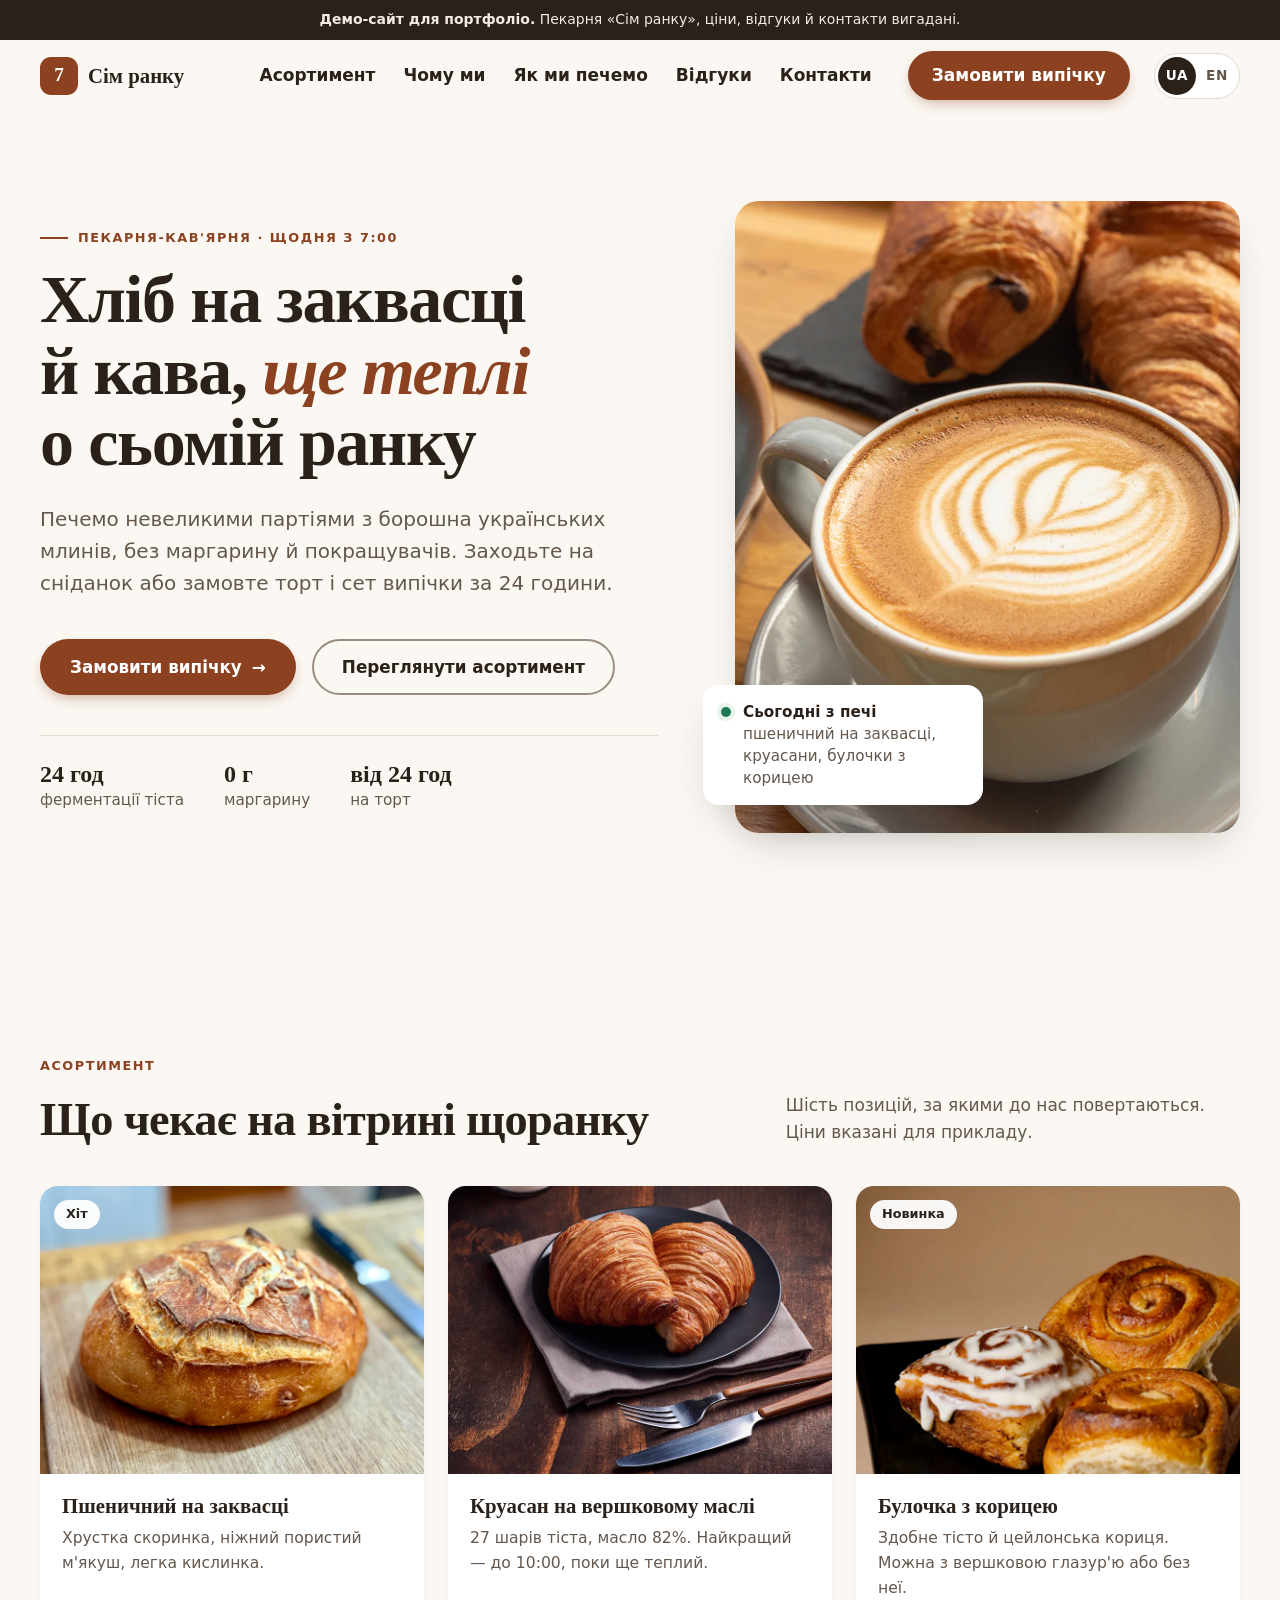
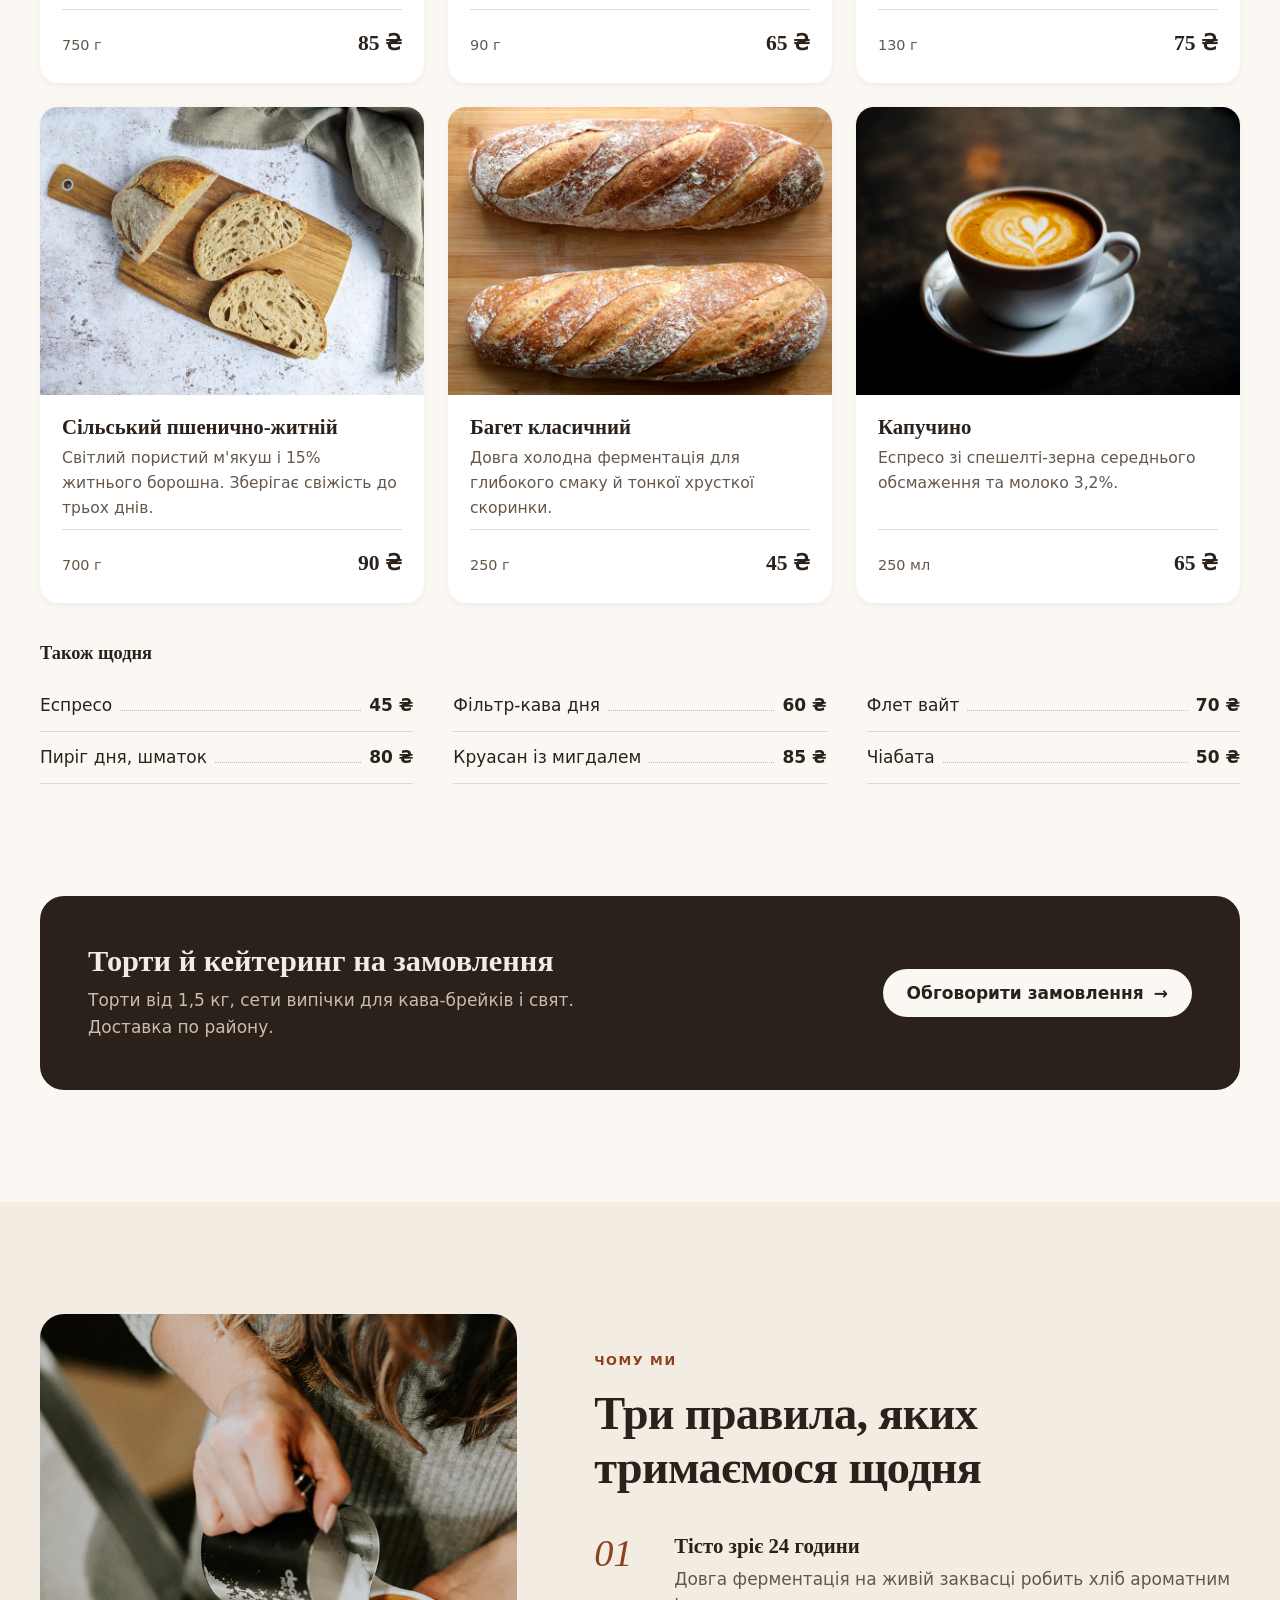
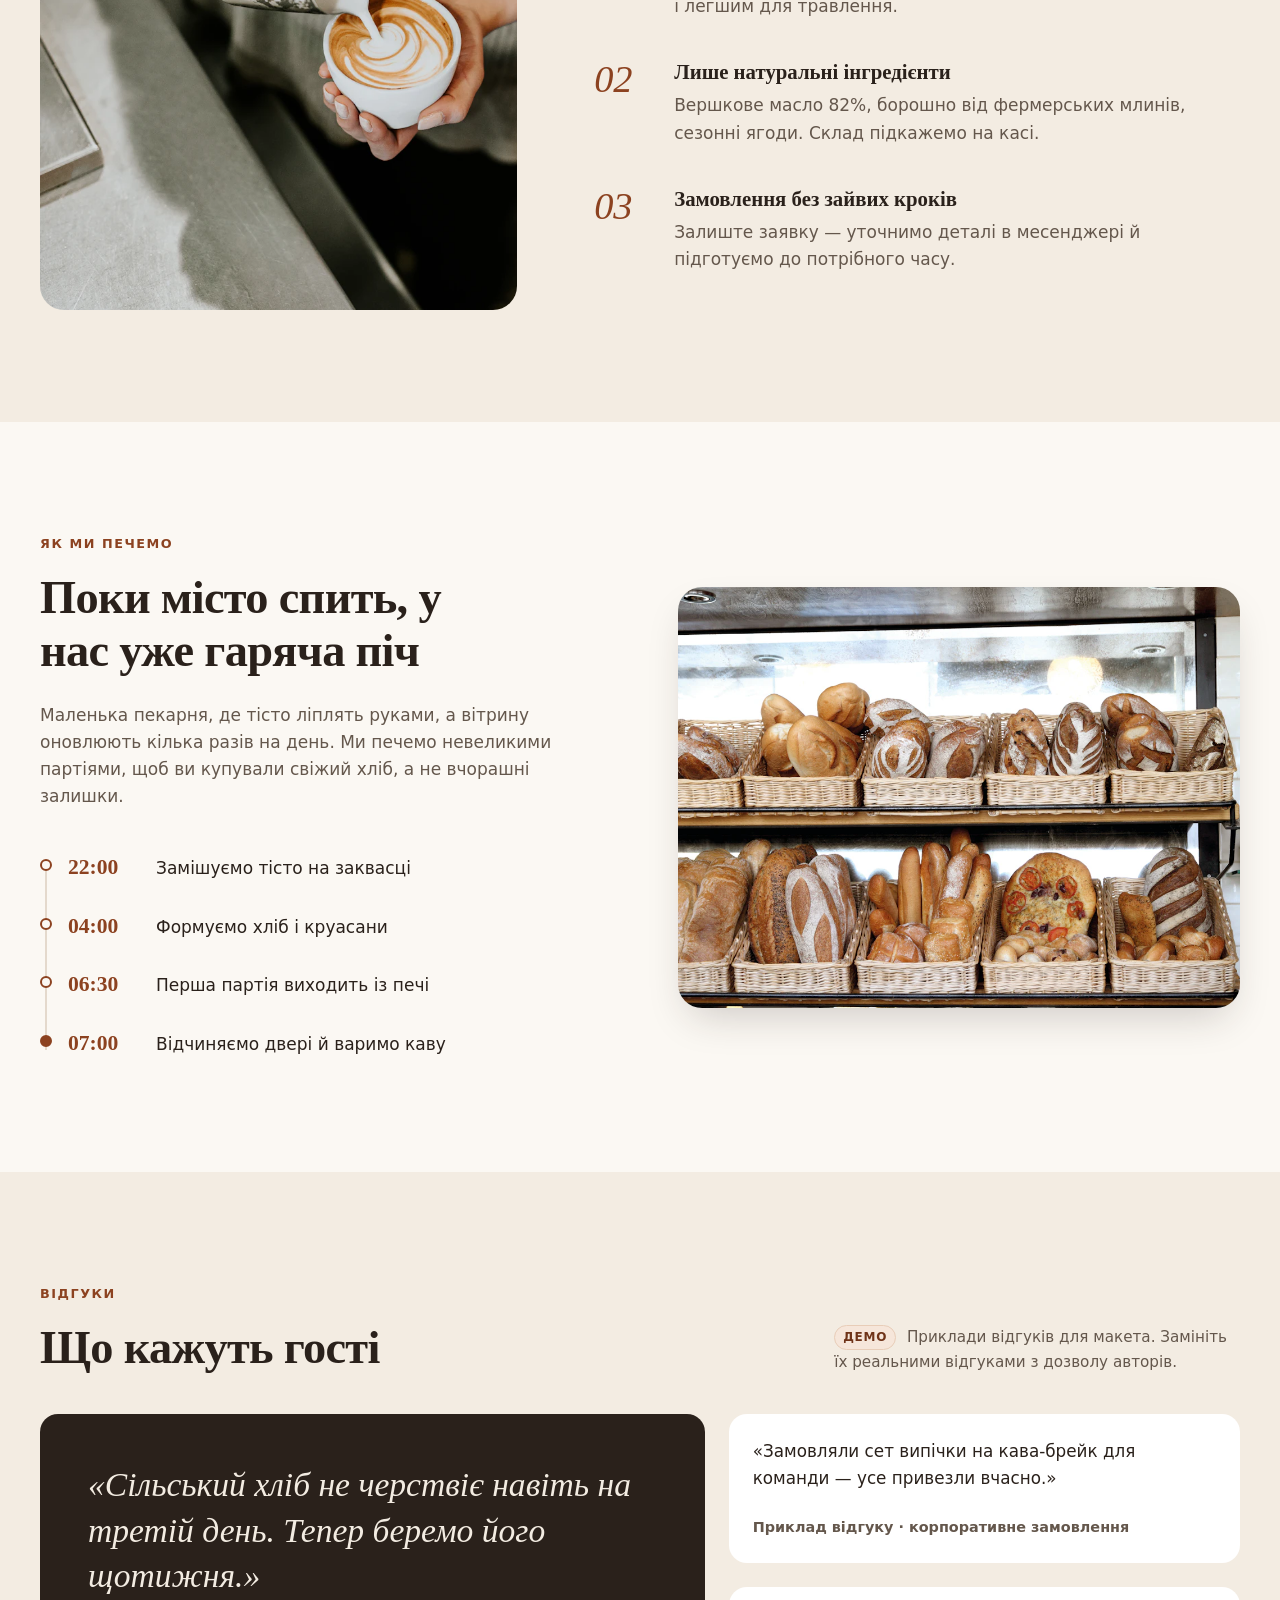
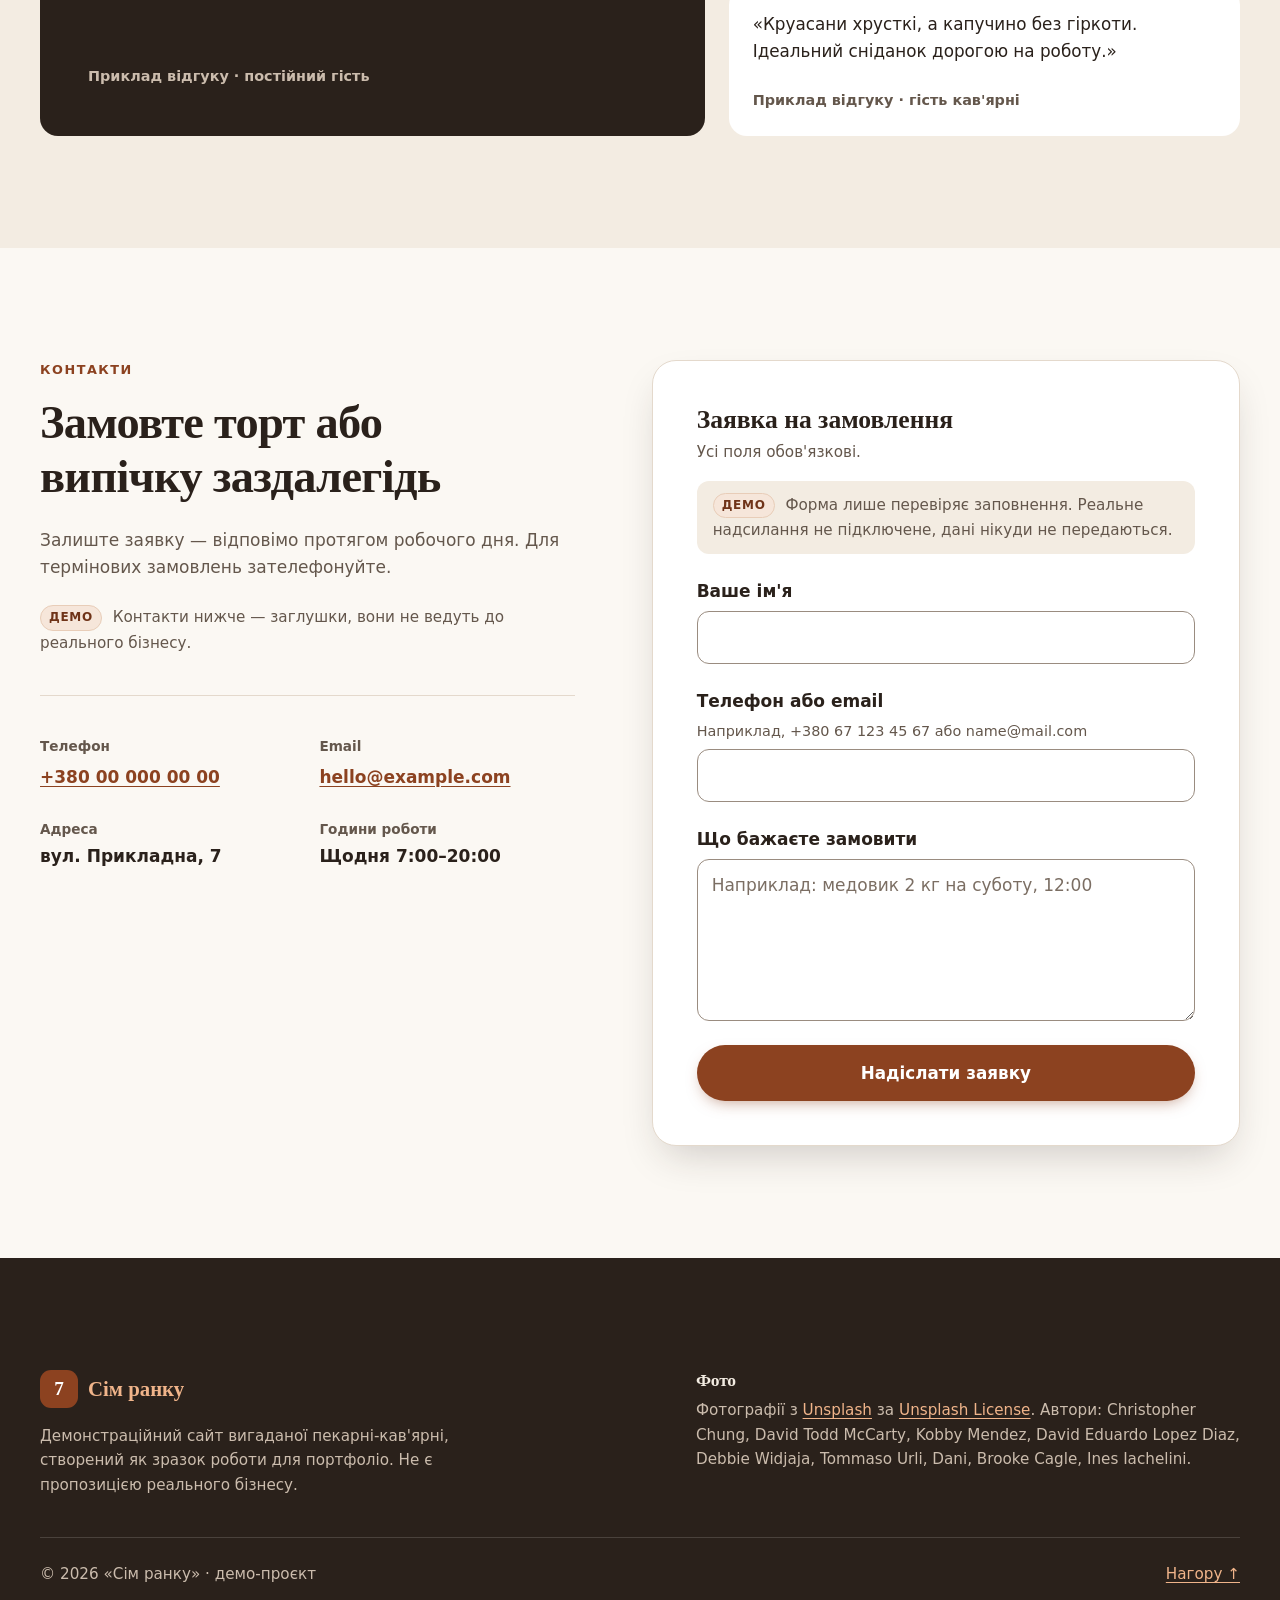
==== commit f836620a: "Add English version with UA/EN language switcher - en/index.html: full English translation sharing s" ====
--- a/index.html
+++ b/index.html
@@ -18,13 +18,16 @@
       property="og:description"
       content="Зразок односторінкового сайту для пекарні-кав'ярні: асортимент, переваги та форма замовлення."
     />
-    <!-- Після публікації замініть на абсолютну адресу (https://домен/images/og-cover.jpg): соцмережі не читають відносні шляхи -->
-    <meta property="og:image" content="images/og-cover.jpg" />
+    <!-- Соцмережі читають лише повні адреси; при переносі на інший домен замініть обидва значення -->
+    <meta property="og:url" content="https://codebyalex22.github.io/sim-ranku-demo/" />
+    <meta property="og:image" content="https://codebyalex22.github.io/sim-ranku-demo/images/og-cover.jpg" />
     <meta property="og:image:type" content="image/jpeg" />
     <meta property="og:image:width" content="1200" />
     <meta property="og:image:height" content="630" />
     <meta property="og:image:alt" content="Капучино з латте-артом і круасани на дерев'яному столі" />
     <meta name="twitter:card" content="summary_large_image" />
+    <link rel="alternate" hreflang="uk" href="https://codebyalex22.github.io/sim-ranku-demo/" />
+    <link rel="alternate" hreflang="en" href="https://codebyalex22.github.io/sim-ranku-demo/en/" />
     <link
       rel="icon"
       href="data:image/svg+xml,%3Csvg xmlns='http://www.w3.org/2000/svg' viewBox='0 0 32 32'%3E%3Crect width='32' height='32' rx='8' fill='%238c4220'/%3E%3Ctext x='16' y='22' font-family='Georgia' font-size='18' font-weight='700' fill='white' text-anchor='middle'%3E7%3C/text%3E%3C/svg%3E"
@@ -63,16 +66,6 @@
           <span class="logo__text">Сім ранку</span>
         </a>
 
-        <button
-          class="menu-toggle"
-          type="button"
-          aria-expanded="false"
-          aria-controls="site-nav"
-        >
-          <span class="menu-toggle__icon" aria-hidden="true"></span>
-          <span class="menu-toggle__label">Меню</span>
-        </button>
-
         <nav id="site-nav" class="site-nav" aria-label="Основна навігація">
           <ul class="site-nav__list">
             <li><a href="#menu">Асортимент</a></li>
@@ -84,6 +77,21 @@
           <a class="button button--primary site-nav__cta" href="#order">Замовити випічку</a>
           <p class="site-nav__meta">Щодня 7:00–20:00 · вул. Прикладна, 7</p>
         </nav>
+
+        <nav class="lang-switch" aria-label="Мова сайту">
+          <a href="./" lang="uk" hreflang="uk" aria-current="page"><span aria-hidden="true">UA</span><span class="sr-only">Українська</span></a>
+          <a href="en/" lang="en" hreflang="en"><span aria-hidden="true">EN</span><span class="sr-only">English</span></a>
+        </nav>
+
+        <button
+          class="menu-toggle"
+          type="button"
+          aria-expanded="false"
+          aria-controls="site-nav"
+        >
+          <span class="menu-toggle__icon" aria-hidden="true"></span>
+          <span class="menu-toggle__label">Меню</span>
+        </button>
       </div>
     </header>
 
--- a/style.css
+++ b/style.css
@@ -433,6 +433,101 @@
   display: none;
 }
 
+/* Перемикач мови UA / EN */
+.site-nav {
+  margin-left: auto;
+}
+
+.site-header .logo {
+  flex-shrink: 0;
+  white-space: nowrap;
+}
+
+/* На вузькому десктопі кнопка замовлення в шапці не вміщається поруч із перемикачем мови;
+   такі самі кнопки є на першому екрані та в блоці замовлень */
+@media (min-width: 1024px) and (max-width: 1199px) {
+  .site-nav__cta {
+    display: none;
+  }
+}
+
+.lang-switch {
+  display: flex;
+  flex-shrink: 0;
+  gap: 2px;
+  padding: 3px;
+  background: var(--surface);
+  border: 1.5px solid var(--border);
+  border-radius: 999px;
+}
+
+.lang-switch a {
+  display: grid;
+  min-width: 38px;
+  min-height: 38px;
+  padding-inline: 8px;
+  color: var(--muted);
+  border-radius: 999px;
+  font-size: 0.85rem;
+  font-weight: 700;
+  letter-spacing: 0.04em;
+  text-decoration: none;
+  place-items: center;
+  transition:
+    color 0.2s ease,
+    background-color 0.2s ease;
+}
+
+.lang-switch a:hover {
+  color: var(--primary-dark);
+}
+
+.lang-switch a[aria-current="page"] {
+  color: #fff;
+  background: var(--dark);
+}
+
+@media (max-width: 1023px) {
+  .site-header__inner {
+    gap: 12px;
+  }
+
+  .lang-switch {
+    margin-left: auto;
+  }
+}
+
+/* На вузьких екранах лишаємо в кнопці меню лише іконку; підпис доступний зчитувачам */
+@media (max-width: 419px) {
+  .js .menu-toggle {
+    padding-inline: 13px;
+  }
+
+  .js .menu-toggle__label {
+    position: absolute;
+    width: 1px;
+    height: 1px;
+    overflow: hidden;
+    clip: rect(0, 0, 0, 0);
+    white-space: nowrap;
+  }
+}
+
+@media (max-width: 359px) {
+  .site-header__inner {
+    gap: 8px;
+  }
+
+  .site-header .logo {
+    font-size: 1.1rem;
+  }
+
+  .lang-switch a {
+    min-width: 32px;
+    padding-inline: 4px;
+  }
+}
+
 @media (max-width: 1023px) {
   .js .menu-toggle {
     position: relative;
